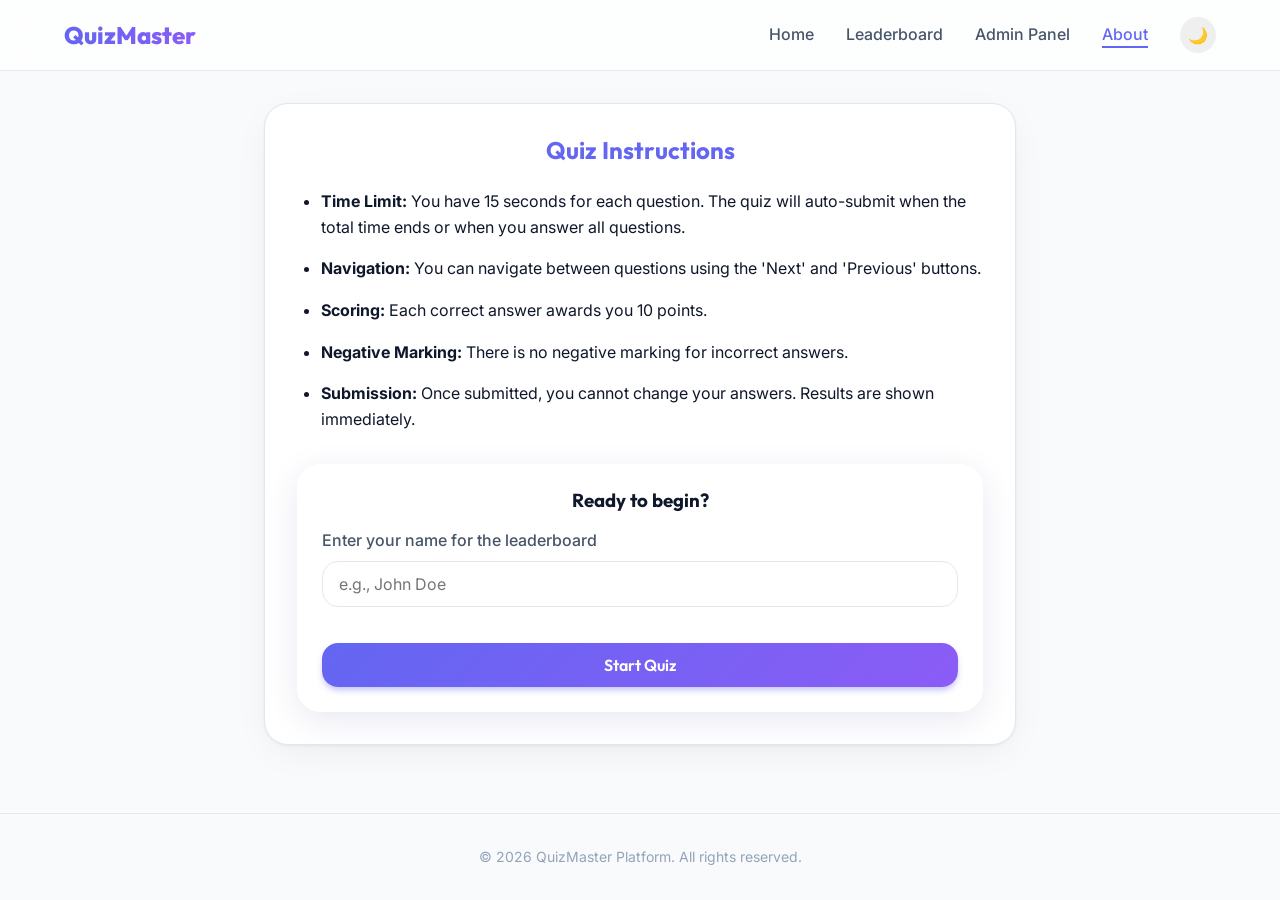
==== about.html @ 68ca7a82 "Initial commit" ====
<!DOCTYPE html>
<html lang="en" data-theme="light">
<head>
    <meta charset="UTF-8">
    <meta name="viewport" content="width=device-width, initial-scale=1.0">
    <title>About & Instructions - QuizMaster</title>
    <link rel="stylesheet" href="css/style.css">
</head>
<body>
    <nav class="navbar">
        <div class="container nav-container">
            <a href="index.html" class="nav-brand">
                <span>QuizMaster</span>
            </a>
            <button class="mobile-menu-btn">☰</button>
            <ul class="nav-links">
                <li><a href="index.html" class="nav-link">Home</a></li>
                <li><a href="leaderboard.html" class="nav-link">Leaderboard</a></li>
                <li><a href="admin.html" class="nav-link">Admin Panel</a></li>
                <li><a href="about.html" class="nav-link active">About</a></li>
                <li><button class="btn btn-icon theme-toggle" aria-label="Toggle dark mode">🌙</button></li>
            </ul>
        </div>
    </nav>

    <main class="container" style="max-width: 800px;">
        <div class="glass-card p-8 animate-fade-in mt-8">
            <h2 class="mb-6 text-center text-primary">Quiz Instructions</h2>
            
            <div class="mb-8 text-secondary">
                <ul class="flex flex-col gap-4" style="list-style-type: disc; padding-left: 1.5rem;">
                    <li><strong>Time Limit:</strong> You have 15 seconds for each question. The quiz will auto-submit when the total time ends or when you answer all questions.</li>
                    <li><strong>Navigation:</strong> You can navigate between questions using the 'Next' and 'Previous' buttons.</li>
                    <li><strong>Scoring:</strong> Each correct answer awards you 10 points.</li>
                    <li><strong>Negative Marking:</strong> There is no negative marking for incorrect answers.</li>
                    <li><strong>Submission:</strong> Once submitted, you cannot change your answers. Results are shown immediately.</li>
                </ul>
            </div>

            <div class="glass-panel p-6">
                <h3 class="mb-4 text-center">Ready to begin?</h3>
                <form id="start-form" class="flex flex-col gap-4">
                    <div class="form-group mb-0">
                        <label for="player-name" class="form-label">Enter your name for the leaderboard</label>
                        <input type="text" id="player-name" class="form-control" placeholder="e.g., John Doe" required minlength="2" maxlength="20">
                    </div>
                    <button type="submit" class="btn btn-primary w-100" style="width: 100%;">Start Quiz</button>
                </form>
            </div>
        </div>
    </main>

    <footer>
        <div class="container">
            <p>&copy; 2026 QuizMaster Platform. All rights reserved.</p>
        </div>
    </footer>

    <script src="js/theme.js"></script>
    <script src="js/app.js"></script>
    <script>
        document.getElementById('start-form').addEventListener('submit', (e) => {
            e.preventDefault();
            const playerName = document.getElementById('player-name').value.trim();
            if (playerName) {
                sessionStorage.setItem('current_player', playerName);
                window.location.href = 'quiz.html';
            }
        });
    </script>
</body>
</html>
---- css/style.css ----
/* 
  Online Quiz & Assessment Platform
  Core Stylesheet
*/

@import url('https://fonts.googleapis.com/css2?family=Inter:wght@300;400;500;600;700&family=Outfit:wght@500;600;700;800&display=swap');

:root {
  /* Light Theme Variables */
  --primary-color: #6366f1; /* Indigo 500 */
  --primary-hover: #4f46e5; /* Indigo 600 */
  --primary-light: #e0e7ff; /* Indigo 100 */
  --secondary-color: #8b5cf6; /* Violet 500 */
  --accent-color: #f43f5e; /* Rose 500 */
  --success-color: #10b981; /* Emerald 500 */
  --warning-color: #f59e0b; /* Amber 500 */
  --danger-color: #ef4444; /* Red 500 */
  
  --bg-color: #f8fafc; /* Slate 50 */
  --surface-color: #ffffff;
  --text-primary: #0f172a; /* Slate 900 */
  --text-secondary: #475569; /* Slate 600 */
  --text-tertiary: #94a3b8; /* Slate 400 */
  --border-color: #e2e8f0; /* Slate 200 */
  
  --glass-bg: rgba(255, 255, 255, 0.75);
  --glass-border: rgba(255, 255, 255, 0.8);
  --glass-shadow: 0 8px 32px rgba(31, 38, 135, 0.1);

  --font-heading: 'Outfit', sans-serif;
  --font-body: 'Inter', sans-serif;
  
  --border-radius-sm: 0.5rem;
  --border-radius-md: 1rem;
  --border-radius-lg: 1.5rem;
  --border-radius-full: 9999px;
  
  --transition-fast: 0.15s ease-in-out;
  --transition-normal: 0.3s ease-in-out;
}

[data-theme="dark"] {
  /* Dark Theme Variables */
  --bg-color: #0f172a; /* Slate 900 */
  --surface-color: #1e293b; /* Slate 800 */
  --text-primary: #f8fafc; /* Slate 50 */
  --text-secondary: #cbd5e1; /* Slate 300 */
  --text-tertiary: #64748b; /* Slate 500 */
  --border-color: #334155; /* Slate 700 */
  
  --glass-bg: rgba(30, 41, 59, 0.7);
  --glass-border: rgba(255, 255, 255, 0.1);
  --glass-shadow: 0 4px 30px rgba(0, 0, 0, 0.3);
  
  --primary-light: #312e81; /* Indigo 900 */
}

* {
  margin: 0;
  padding: 0;
  box-sizing: border-box;
}

body {
  font-family: var(--font-body);
  background-color: var(--bg-color);
  color: var(--text-primary);
  line-height: 1.6;
  transition: background-color var(--transition-normal), color var(--transition-normal);
  min-height: 100vh;
  display: flex;
  flex-direction: column;
  overflow-x: hidden;
}

h1, h2, h3, h4, h5, h6 {
  font-family: var(--font-heading);
  font-weight: 700;
  line-height: 1.2;
}

a {
  text-decoration: none;
  color: var(--primary-color);
  transition: color var(--transition-fast);
}

a:hover {
  color: var(--primary-hover);
}

ul {
  list-style: none;
}

/* Utilities */
.container {
  width: 100%;
  max-width: 1200px;
  margin: 0 auto;
  padding: 0 1.5rem;
}

.text-center { text-align: center; }
.text-primary { color: var(--primary-color); }
.text-success { color: var(--success-color); }
.text-danger { color: var(--danger-color); }

.flex { display: flex; }
.flex-col { flex-direction: column; }
.items-center { align-items: center; }
.justify-between { justify-content: space-between; }
.justify-center { justify-content: center; }
.gap-1 { gap: 0.25rem; }
.gap-2 { gap: 0.5rem; }
.gap-4 { gap: 1rem; }
.gap-6 { gap: 1.5rem; }

.mt-2 { margin-top: 0.5rem; }
.mt-4 { margin-top: 1rem; }
.mt-6 { margin-top: 1.5rem; }
.mt-8 { margin-top: 2rem; }
.mb-2 { margin-bottom: 0.5rem; }
.mb-4 { margin-bottom: 1rem; }
.mb-6 { margin-bottom: 1.5rem; }
.mb-8 { margin-bottom: 2rem; }

.p-4 { padding: 1rem; }
.p-6 { padding: 1.5rem; }
.p-8 { padding: 2rem; }

.hidden { display: none !important; }

/* Glassmorphism Classes */
.glass-panel {
  background: var(--glass-bg);
  backdrop-filter: blur(16px);
  -webkit-backdrop-filter: blur(16px);
  border: 1px solid var(--glass-border);
  box-shadow: var(--glass-shadow);
  border-radius: var(--border-radius-lg);
}

.glass-card {
  background: var(--surface-color);
  border: 1px solid var(--border-color);
  box-shadow: 0 10px 40px -10px rgba(0, 0, 0, 0.08), 0 1px 3px rgba(0, 0, 0, 0.05);
  border-radius: var(--border-radius-lg);
  transition: transform var(--transition-normal), box-shadow var(--transition-normal);
}

.glass-card:hover {
  transform: translateY(-5px);
  box-shadow: 0 20px 40px -10px rgba(0, 0, 0, 0.12), 0 4px 6px rgba(0, 0, 0, 0.05);
}

/* Buttons */
.btn {
  display: inline-flex;
  align-items: center;
  justify-content: center;
  padding: 0.75rem 1.5rem;
  font-family: var(--font-heading);
  font-weight: 600;
  border-radius: var(--border-radius-md);
  border: none;
  cursor: pointer;
  transition: all var(--transition-fast);
  font-size: 1rem;
  gap: 0.5rem;
}

.btn-primary {
  background: linear-gradient(135deg, var(--primary-color), var(--secondary-color));
  color: white;
  box-shadow: 0 4px 6px -1px rgba(99, 102, 241, 0.4);
}

.btn-primary:hover {
  transform: translateY(-2px);
  box-shadow: 0 10px 15px -3px rgba(99, 102, 241, 0.5);
}

.btn-primary:active {
  transform: translateY(0);
}

.btn-secondary {
  background-color: var(--surface-color);
  color: var(--text-primary);
  border: 1px solid var(--border-color);
}

.btn-secondary:hover {
  background-color: var(--primary-light);
  color: var(--primary-color);
  border-color: var(--primary-color);
}

.btn-danger {
  background-color: var(--danger-color);
  color: white;
}

.btn-danger:hover {
  background-color: #b91c1c; /* Red 700 */
}

.btn-success {
  background-color: var(--success-color);
  color: white;
}

.btn-icon {
  padding: 0.5rem;
  border-radius: var(--border-radius-full);
}

.btn:disabled {
  opacity: 0.6;
  cursor: not-allowed;
  transform: none !important;
  box-shadow: none !important;
}

/* Form Elements */
.form-group {
  margin-bottom: 1.25rem;
}

.form-label {
  display: block;
  font-weight: 500;
  margin-bottom: 0.5rem;
  color: var(--text-secondary);
}

.form-control {
  width: 100%;
  padding: 0.75rem 1rem;
  border-radius: var(--border-radius-md);
  border: 1px solid var(--border-color);
  background-color: var(--surface-color);
  color: var(--text-primary);
  font-family: var(--font-body);
  font-size: 1rem;
  transition: border-color var(--transition-fast), box-shadow var(--transition-fast);
}

.form-control:focus {
  outline: none;
  border-color: var(--primary-color);
  box-shadow: 0 0 0 3px rgba(99, 102, 241, 0.2);
}

/* Navbar */
.navbar {
  position: sticky;
  top: 0;
  z-index: 50;
  padding: 1rem 0;
  border-bottom: 1px solid var(--border-color);
  background: var(--glass-bg);
  backdrop-filter: blur(12px);
  -webkit-backdrop-filter: blur(12px);
}

.nav-container {
  display: flex;
  justify-content: space-between;
  align-items: center;
}

.nav-brand {
  font-family: var(--font-heading);
  font-size: 1.5rem;
  font-weight: 800;
  color: var(--primary-color);
  display: flex;
  align-items: center;
  gap: 0.5rem;
}

.nav-brand span {
  background: linear-gradient(to right, var(--primary-color), var(--secondary-color));
  -webkit-background-clip: text;
  -webkit-text-fill-color: transparent;
}

.nav-links {
  display: flex;
  gap: 2rem;
  align-items: center;
}

.nav-link {
  color: var(--text-secondary);
  font-weight: 500;
  position: relative;
}

.nav-link:hover, .nav-link.active {
  color: var(--primary-color);
}

.nav-link::after {
  content: '';
  position: absolute;
  bottom: -4px;
  left: 0;
  width: 0;
  height: 2px;
  background-color: var(--primary-color);
  transition: width var(--transition-normal);
}

.nav-link:hover::after, .nav-link.active::after {
  width: 100%;
}

.mobile-menu-btn {
  display: none;
  background: transparent;
  border: none;
  color: var(--text-primary);
  font-size: 1.5rem;
  cursor: pointer;
}

/* Main Content Area */
main {
  flex-grow: 1;
  padding: 2rem 0;
}

/* Badges */
.badge {
  display: inline-block;
  padding: 0.25rem 0.75rem;
  font-size: 0.75rem;
  font-weight: 600;
  border-radius: var(--border-radius-full);
}

.badge-primary { background-color: var(--primary-light); color: var(--primary-color); }
.badge-success { background-color: #d1fae5; color: #047857; }
.badge-warning { background-color: #fef3c7; color: #b45309; }
.badge-danger { background-color: #fee2e2; color: #b91c1c; }

[data-theme="dark"] .badge-success { background-color: rgba(16, 185, 129, 0.2); color: #34d399; }
[data-theme="dark"] .badge-warning { background-color: rgba(245, 158, 11, 0.2); color: #fbbf24; }
[data-theme="dark"] .badge-danger { background-color: rgba(239, 68, 68, 0.2); color: #f87171; }

/* Progress Bar */
.progress-container {
  width: 100%;
  height: 8px;
  background-color: var(--border-color);
  border-radius: var(--border-radius-full);
  overflow: hidden;
  margin-bottom: 1.5rem;
}

.progress-bar {
  height: 100%;
  background: linear-gradient(to right, var(--primary-color), var(--secondary-color));
  width: 0%;
  transition: width 0.5s ease-in-out;
  border-radius: var(--border-radius-full);
}

/* Animations */
@keyframes fadeIn {
  from { opacity: 0; transform: translateY(10px); }
  to { opacity: 1; transform: translateY(0); }
}

@keyframes pulse {
  0% { transform: scale(1); }
  50% { transform: scale(1.05); }
  100% { transform: scale(1); }
}

.animate-fade-in {
  animation: fadeIn 0.5s ease-out forwards;
}

.animate-pulse-warning {
  animation: pulse 1s infinite;
  color: var(--danger-color) !important;
}

/* Footer */
footer {
  text-align: center;
  padding: 2rem 0;
  border-top: 1px solid var(--border-color);
  color: var(--text-tertiary);
  font-size: 0.875rem;
  margin-top: auto;
}

/* Toasts */
#toast-container {
  position: fixed;
  bottom: 20px;
  right: 20px;
  z-index: 9999;
  display: flex;
  flex-direction: column;
  gap: 10px;
}

.toast {
  padding: 1rem 1.5rem;
  border-radius: var(--border-radius-md);
  background-color: var(--surface-color);
  color: var(--text-primary);
  box-shadow: var(--glass-shadow);
  border-left: 4px solid var(--primary-color);
  transform: translateX(120%);
  transition: transform 0.3s ease-out;
  display: flex;
  align-items: center;
  gap: 0.75rem;
}

.toast.show {
  transform: translateX(0);
}

.toast-success { border-left-color: var(--success-color); }
.toast-danger { border-left-color: var(--danger-color); }

/* Modals */
.modal-backdrop {
  position: fixed;
  top: 0; left: 0; right: 0; bottom: 0;
  background-color: rgba(0, 0, 0, 0.5);
  backdrop-filter: blur(4px);
  z-index: 100;
  display: flex;
  justify-content: center;
  align-items: center;
  opacity: 0;
  pointer-events: none;
  transition: opacity var(--transition-normal);
}

.modal-backdrop.show {
  opacity: 1;
  pointer-events: auto;
}

.modal {
  width: 90%;
  max-width: 500px;
  transform: translateY(-20px);
  transition: transform var(--transition-normal);
}

.modal-backdrop.show .modal {
  transform: translateY(0);
}

.modal-header {
  display: flex;
  justify-content: space-between;
  align-items: center;
  margin-bottom: 1rem;
}

.modal-close {
  background: none;
  border: none;
  font-size: 1.5rem;
  color: var(--text-tertiary);
  cursor: pointer;
}

.modal-close:hover {
  color: var(--text-primary);
}

/* Responsive Styles */
@media (max-width: 768px) {
  .nav-links {
    position: fixed;
    top: 70px;
    left: 0;
    width: 100%;
    background-color: var(--surface-color);
    flex-direction: column;
    padding: 2rem;
    gap: 1.5rem;
    box-shadow: 0 10px 15px -3px rgba(0, 0, 0, 0.1);
    clip-path: circle(0% at 100% 0);
    transition: clip-path 0.4s ease-out;
  }
  
  .nav-links.active {
    clip-path: circle(150% at 100% 0);
  }
  
  .mobile-menu-btn {
    display: block;
  }
}

/* Gradient Text */
.text-gradient {
  background: linear-gradient(135deg, var(--primary-color), var(--accent-color));
  -webkit-background-clip: text;
  -webkit-text-fill-color: transparent;
  display: inline-block;
}

/* Decorative Blobs */
.blob-container {
  position: absolute;
  top: 0;
  left: 0;
  width: 100%;
  height: 100vh;
  overflow: hidden;
  z-index: 0;
  pointer-events: none;
}

.blob {
  position: absolute;
  filter: blur(80px);
  z-index: 0;
  opacity: 0.6;
  border-radius: 50%;
  animation: float 10s ease-in-out infinite alternate;
}

.blob-1 {
  top: -10%;
  left: -10%;
  width: 400px;
  height: 400px;
  background: var(--primary-color);
  animation-delay: 0s;
}

.blob-2 {
  top: 40%;
  right: -10%;
  width: 500px;
  height: 500px;
  background: var(--secondary-color);
  animation-delay: -2s;
}

.blob-3 {
  bottom: -20%;
  left: 30%;
  width: 600px;
  height: 600px;
  background: var(--accent-color);
  opacity: 0.4;
  animation-delay: -4s;
}

@keyframes float {
  0% { transform: translate(0, 0) scale(1); }
  50% { transform: translate(30px, -50px) scale(1.1); }
  100% { transform: translate(-20px, 20px) scale(0.9); }
}

[data-theme="dark"] .blob {
  opacity: 0.3;
}
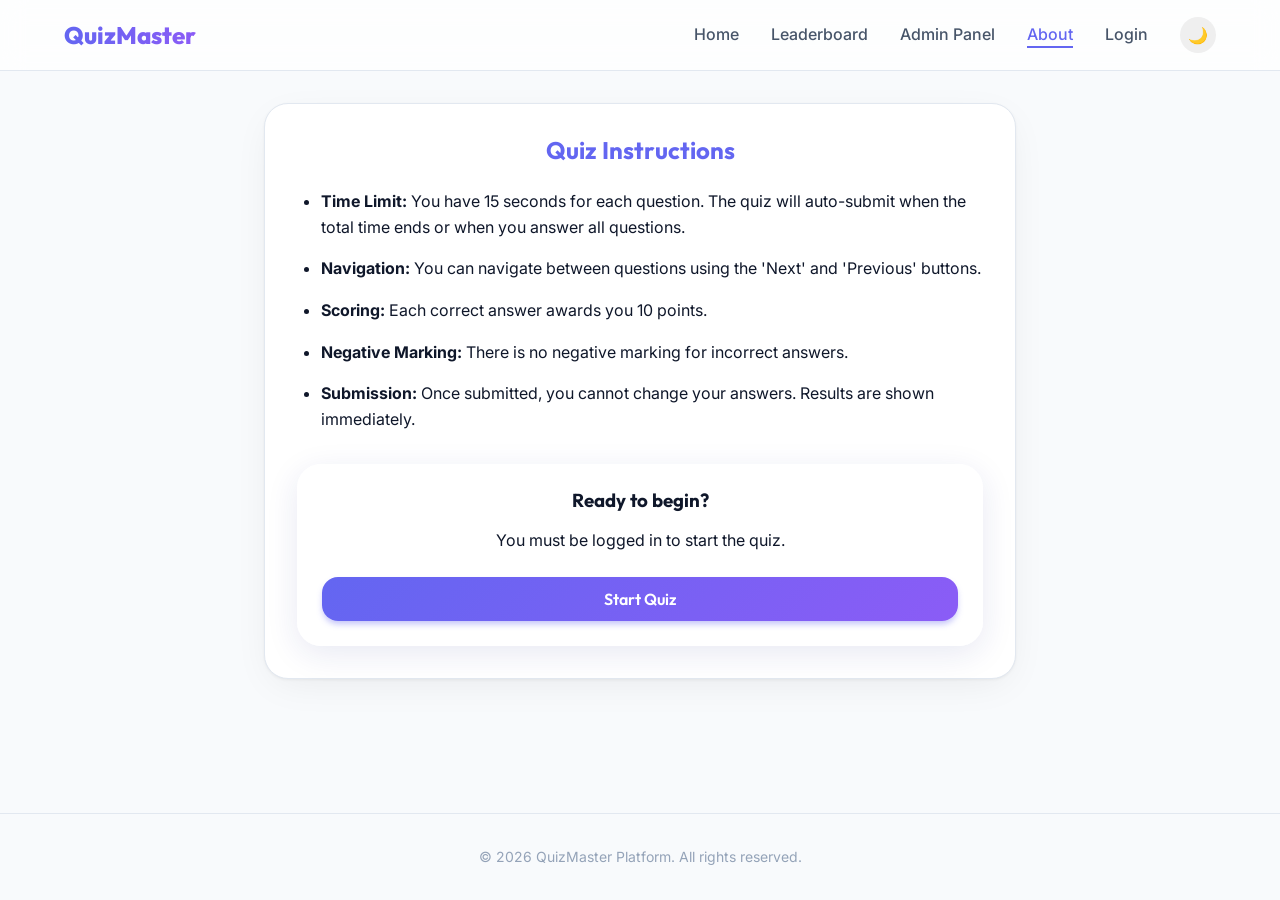
==== commit aaf16e32: "Added quiz timer and improved UI" ====
--- a/about.html
+++ b/about.html
@@ -18,6 +18,7 @@
                 <li><a href="leaderboard.html" class="nav-link">Leaderboard</a></li>
                 <li><a href="admin.html" class="nav-link">Admin Panel</a></li>
                 <li><a href="about.html" class="nav-link active">About</a></li>
+                <li id="nav-auth-item"><a href="auth.html" class="nav-link">Login</a></li>
                 <li><button class="btn btn-icon theme-toggle" aria-label="Toggle dark mode">🌙</button></li>
             </ul>
         </div>
@@ -40,10 +41,7 @@
             <div class="glass-panel p-6">
                 <h3 class="mb-4 text-center">Ready to begin?</h3>
                 <form id="start-form" class="flex flex-col gap-4">
-                    <div class="form-group mb-0">
-                        <label for="player-name" class="form-label">Enter your name for the leaderboard</label>
-                        <input type="text" id="player-name" class="form-control" placeholder="e.g., John Doe" required minlength="2" maxlength="20">
-                    </div>
+                    <p class="text-center text-secondary mb-2">You must be logged in to start the quiz.</p>
                     <button type="submit" class="btn btn-primary w-100" style="width: 100%;">Start Quiz</button>
                 </form>
             </div>
@@ -61,10 +59,14 @@
     <script>
         document.getElementById('start-form').addEventListener('submit', (e) => {
             e.preventDefault();
-            const playerName = document.getElementById('player-name').value.trim();
-            if (playerName) {
-                sessionStorage.setItem('current_player', playerName);
+            const loggedInUser = sessionStorage.getItem('logged_in_user');
+            if (loggedInUser) {
                 window.location.href = 'quiz.html';
+            } else {
+                if(typeof showToast === 'function') {
+                    showToast('Please login first to take the quiz.', 'danger');
+                }
+                setTimeout(() => window.location.href = 'auth.html', 1500);
             }
         });
     </script>
--- a/css/style.css
+++ b/css/style.css
@@ -571,5 +571,89 @@
 }
 
 [data-theme="dark"] .blob {
+  opacity: 0.4;
+  filter: blur(100px);
+}
+
+[data-theme="dark"] .blob-1 {
+  background: #3b0764; /* Deep Purple */
+}
+
+[data-theme="dark"] .blob-2 {
+  background: #064e3b; /* Deep Emerald */
+}
+
+[data-theme="dark"] .blob-3 {
+  background: #831843; /* Deep Pink */
+}
+
+[data-theme="dark"] .text-gradient {
+  background: linear-gradient(135deg, #a78bfa, #f472b6);
+  -webkit-background-clip: text;
+  -webkit-text-fill-color: transparent;
+}
+
+/* Accessibility & Focus States */
+*:focus-visible {
+  outline: 3px solid var(--primary-color);
+  outline-offset: 2px;
+  border-radius: 2px;
+}
+
+.btn:focus-visible, .form-control:focus-visible {
+  outline: none;
+  box-shadow: 0 0 0 3px var(--bg-color), 0 0 0 6px var(--primary-color);
+}
+
+/* Super Animations for Home Page */
+.floating-icon {
+  position: absolute;
+  opacity: 0.6;
+  z-index: 1;
+  pointer-events: none;
+  animation: float-icon 8s ease-in-out infinite alternate;
+  filter: drop-shadow(0 4px 10px rgba(0, 0, 0, 0.15));
+}
+
+[data-theme="dark"] .floating-icon {
   opacity: 0.3;
 }
+
+@keyframes float-icon {
+  0% { transform: translateY(0) rotate(0deg); }
+  50% { transform: translateY(-30px) rotate(15deg); }
+  100% { transform: translateY(10px) rotate(-10deg); }
+}
+
+.animate-slide-up {
+  opacity: 0;
+  transform: translateY(40px);
+  animation: slideUpFade 0.8s cubic-bezier(0.16, 1, 0.3, 1) forwards;
+}
+
+@keyframes slideUpFade {
+  to {
+    opacity: 1;
+    transform: translateY(0);
+  }
+}
+
+.pulse-glow {
+  animation: pulseGlow 2.5s infinite;
+}
+
+@keyframes pulseGlow {
+  0% { box-shadow: 0 0 0 0 rgba(99, 102, 241, 0.5); }
+  70% { box-shadow: 0 0 0 15px rgba(99, 102, 241, 0); }
+  100% { box-shadow: 0 0 0 0 rgba(99, 102, 241, 0); }
+}
+
+.float-subtle {
+  animation: floatSubtle 4s ease-in-out infinite;
+}
+
+@keyframes floatSubtle {
+  0%, 100% { transform: translateY(0); }
+  50% { transform: translateY(-10px); }
+}
+
